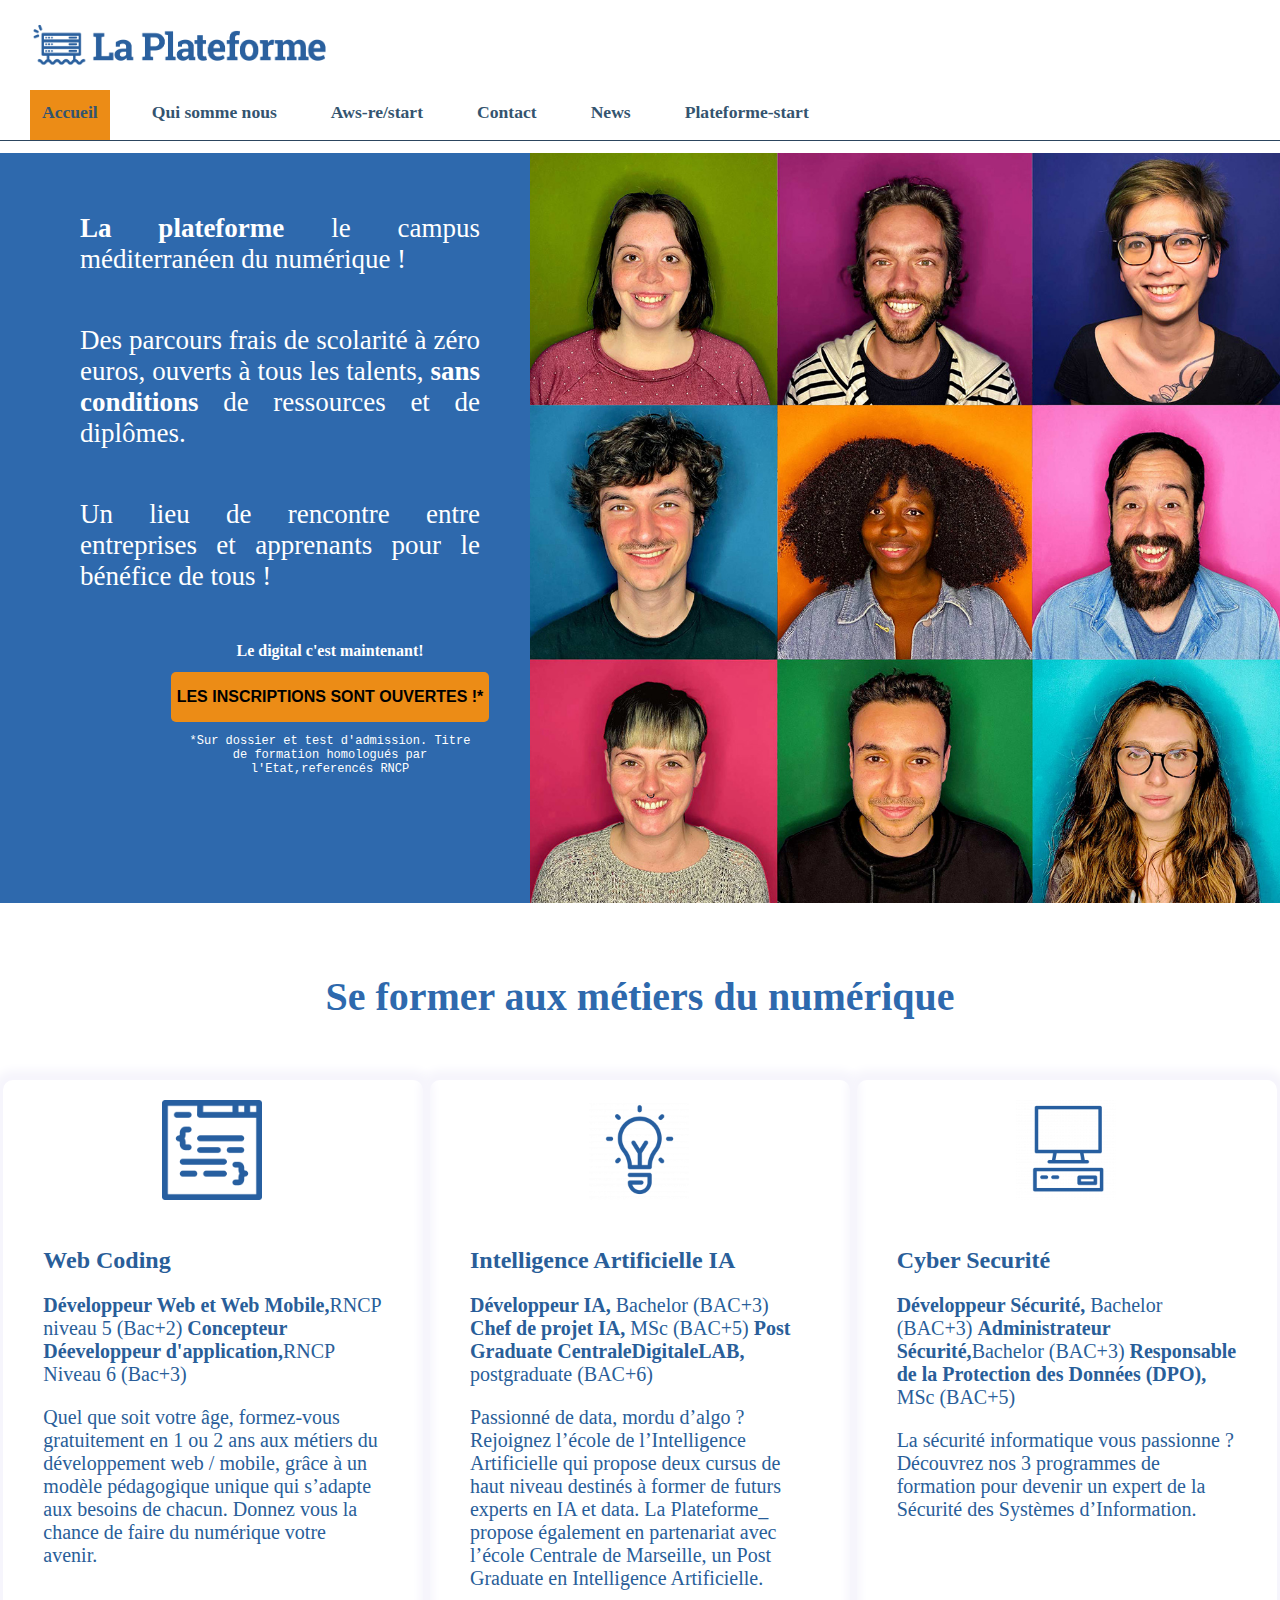
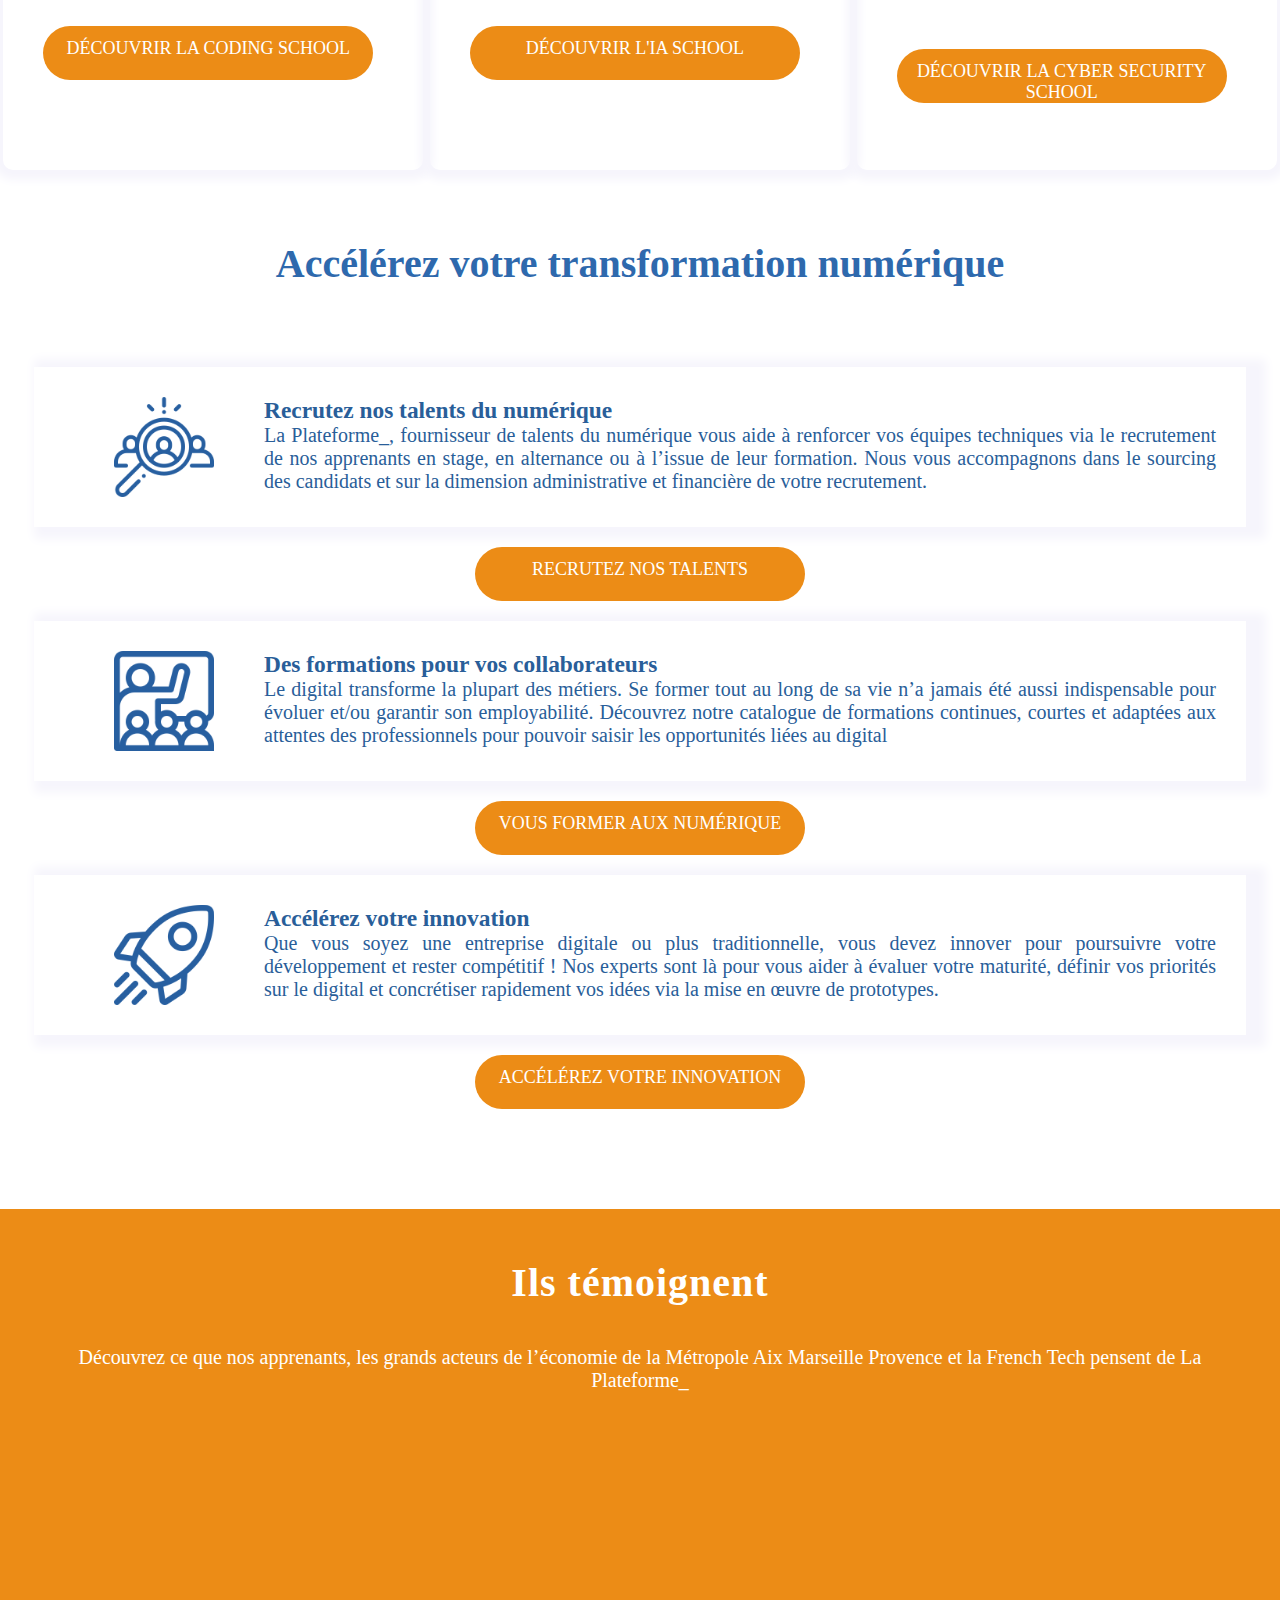
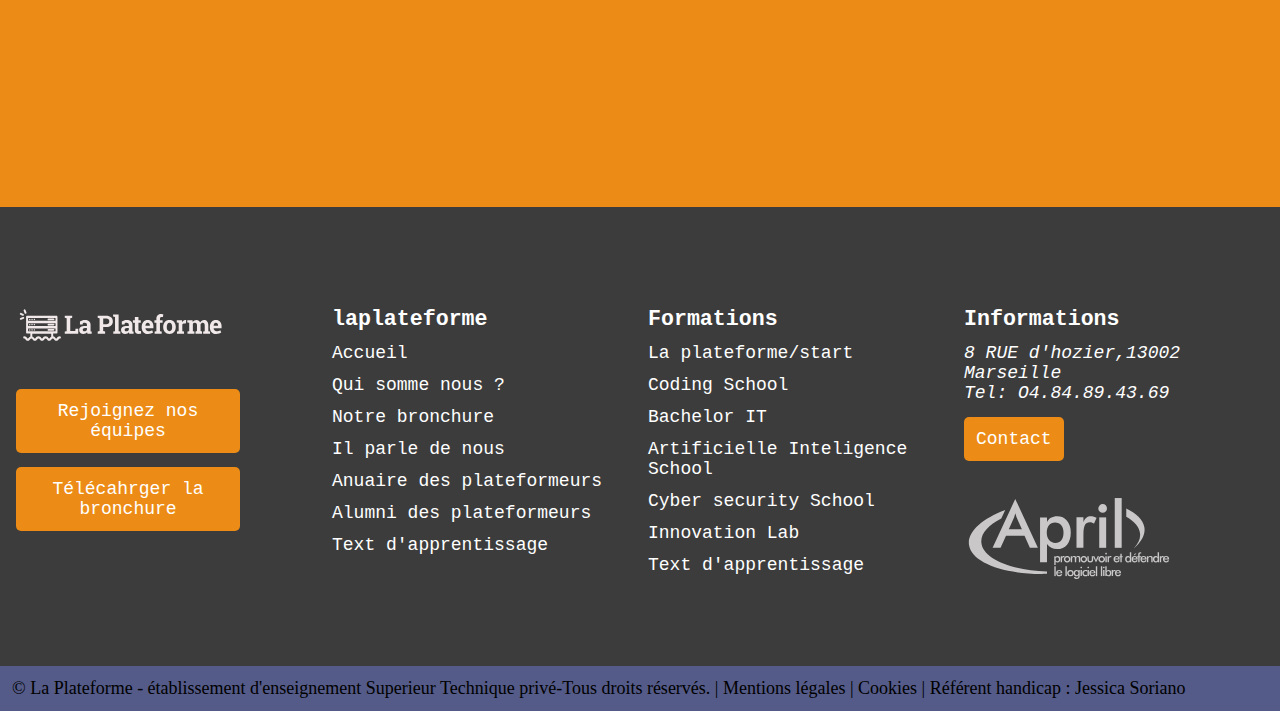
==== site-la-plateforme/accueil.html @ e2875dda "depot du site la-plateforme et de mon cv en html" ====
<!DOCTYPE html>
<html lang="en">
<head>
    <meta charset="UTF-8">
    <meta http-equiv="X-UA-Compatible" content="IE=edge">
    <meta name="viewport" content="width=device-width, initial-scale=1.0">
    <link rel="stylesheet" href="style.css">
    <title>Accueil</title>
</head>
<body>

    <header id="header">
        <h1>
            <a href="/index.html" class="logos">
                <img src="images/logo_laplateforme_bleu.png" width="300" height="50" alt="logo laplateforme">
            </a>
        </h1>
        <nav class="nav">
            <ul>
                <li class="active"><a href="accueil.html">Accueil</a></li>
                <li><a href="qui-somme-nous.html"> Qui somme nous</a></li>
                <li><a href="aws-restart.html"> Aws-re/start</a></li>
                <li><a href="contact.html"> Contact</a></li>
                <li><a href="news.html"> News</a></li>
                <li><a href="plateforme-start.html"> Plateforme-start</a></li>
            </ul>
        </nav>
    </header>

    <!-- banier de bien venue -->
    <section class="banier">
        <img src="images/Bannier.jpg" width="800" height="750" alt="diveritée de l'ecole">
        
        <div class="col">
            <p>
                <Strong>La plateforme</Strong> le campus méditerranéen du numérique !
            </p>
            <p>Des parcours frais de scolarité à zéro euros, ouverts à tous les talents, <strong>sans conditions</strong> de ressources et de diplômes.</p>
            <p>Un lieu de rencontre entre entreprises et apprenants pour le bénéfice de tous !</p>
            
            <div class="centre">
                <strong>Le digital c'est maintenant!</strong><br>
                <button>Les inscriptions sont ouvertes !*</button><br>
                <span>*Sur dossier et test d'admission. Titre de formation homologués par l'Etat,referencés RNCP</span>
            </div>
        </div>
    </section>
    
    <!-- les formation et recrutement -->
    <section class="main">
        <h2>Se former aux métiers du numérique</h2>
        <div class="formation">
            <article class="box-article">
                <img src="images/coding.png" width="100" height="100" alt="description de code en programmation">
                <h3 class="titre-article">Web Coding</h3>
                <p> 
                    <strong>Développeur Web et Web Mobile,</strong>RNCP niveau 5 (Bac+2)
                    <strong>Concepteur Déeveloppeur d'application,</strong>RNCP Niveau 6 (Bac+3)
                </p>
                <p class="p">
                    Quel que soit votre âge, formez-vous gratuitement en 1 ou 2 ans aux métiers du développement web / mobile, 
                    grâce à un modèle pédagogique unique qui s’adapte aux besoins de chacun.
                    Donnez vous la chance de faire du numérique votre avenir.
                </p>
                <a href="#">Découvrir la Coding School</a>
               
            </article>
            <article class="box-article">
                <img src="images/AMPOULE_BLEU-150x150.png" width="100" height="100" alt="description de code en programmation">
                <h3 class="titre-article">Intelligence Artificielle IA</h3>
                <p> 
                    <strong>Développeur IA,</strong> Bachelor (BAC+3)
                    <strong>Chef de projet IA,</strong> MSc (BAC+5)
                    <strong>Post Graduate CentraleDigitaleLAB,</strong> postgraduate (BAC+6)
                </p>
                <p class="p">
                    Passionné de data, mordu d’algo ? Rejoignez l’école de l’Intelligence Artificielle qui propose deux cursus de haut niveau destinés à former de futurs experts en IA et data. La Plateforme_ propose également en partenariat avec l’école Centrale de Marseille, un Post Graduate en Intelligence Artificielle.
                </p>
                <a href="#">Découvrir l'IA School</a>
            </article>
            <article class="box-article">
                <img src="images/ORDINATEUR_BLEU-150x150.png" width="100" height="100" alt="description de code en programmation">
                <h3 class="titre-article">Cyber Securité</h3>
                <p>
                    <strong>Développeur Sécurité,</strong> Bachelor (BAC+3)
                    <strong>Administrateur Sécurité,</strong>Bachelor (BAC+3)
                    <strong>Responsable de la Protection des Données (DPO),</strong> MSc (BAC+5)
                </p>
                <p class="p">
                    La sécurité informatique vous passionne ? Découvrez nos 3 programmes de formation pour devenir un expert de la Sécurité des Systèmes d’Information.
                </p>
                <a href="#">Découvrir la Cyber security School</a>
            </article>
        </div>
        <h2>Accélérez votre transformation numérique</h2>
        <div class="transformation">
            <div class="box-info">
                <img src="images/recruitement.png" width="100" height="100" alt="Image demonstratif">
                <div>
                    <h3>Recrutez nos talents du numérique</h3>
                    <p>La Plateforme_, fournisseur de talents du numérique vous aide à renforcer vos équipes techniques via le recrutement de nos apprenants en stage, en alternance ou à l’issue de leur formation. Nous vous accompagnons dans le sourcing des candidats et sur la dimension administrative et financière de votre recrutement.</p>
                </div>
            </div>
            <a href="#" target="_blank">Recrutez nos talents</a>
            <div class="box-info">
                <img src="images/training.png" width="100" height="100" alt="Image demonstratif">
                <div>
                    <h3>Des formations pour vos collaborateurs</h3>
                    <p>Le digital transforme la plupart des métiers. Se former tout au long de sa vie n’a jamais été aussi indispensable pour évoluer et/ou garantir son employabilité. Découvrez notre catalogue de formations continues, courtes et adaptées aux attentes des professionnels pour pouvoir saisir les opportunités liées au digital</p>
                </div>
            </div>
            <a href="#" target="_blank">Vous Former aux numérique</a>
            <div class="box-info">
                <img src="images/boost.png" width="100" height="100" alt="Image demonstratif">
                <div>
                    <h3>Accélérez votre innovation</h3>
                    <p>Que vous soyez une entreprise digitale ou plus traditionnelle, vous devez innover pour poursuivre votre développement et rester compétitif ! Nos experts sont là pour vous aider à évaluer votre maturité, définir vos priorités sur le digital et concrétiser rapidement vos idées via la mise en œuvre de prototypes.</p>
                </div>
            </div>
            <a href="#" target="_blank">Accélérez Votre innovation</a>
        </div>
    </section>
    <section class="temoignage">
        <h2>Ils témoignent</h2>
        <p>Découvrez ce que nos apprenants, les grands acteurs de l’économie de la Métropole Aix Marseille Provence et la French Tech pensent de La Plateforme_</p>
        <div class="video">
            <iframe width="560" height="315" src="https://www.youtube.com/embed/sDkjt3UTukg" title="YouTube video player" frameborder="0" allow="accelerometer; autoplay; clipboard-write; encrypted-media; gyroscope; picture-in-picture; web-share" allowfullscreen></iframe>
            <iframe width="560" height="315" src="https://www.youtube.com/embed/8U4CCAFLqEs" title="YouTube video player" frameborder="0" allow="accelerometer; autoplay; clipboard-write; encrypted-media; gyroscope; picture-in-picture; web-share" allowfullscreen></iframe>
        </div>
    </section>

    <!-- footer -->
    <footer class="footer">
        <div class="row">
            <div class="col-foot">
                <img src="images/Logo_LaPLateforme_footer.svg" alt="logo de laplateforme">
                <p>
                    <i class="fa fa-facebook"></i>
                    <i class="fa fa-facebook"></i>
                    <i class="fa fa-facebook"></i>
                    <i class="fa fa-facebook"></i>
                    <i class="fa fa-facebook"></i>
                </p>
                <p>
                    <a href="#">Rejoignez nos équipes</a><br>
                    <a href="#">Télécahrger la bronchure</a>
                </p>
            </div>
            <div class="col-foot">
                <h4>laplateforme</h4>
                <ul>
                    <li><a href="#">Accueil</a></li>
                    <li><a href="#">Qui somme nous ?</a></li>
                    <li><a href="#">Notre bronchure</a></li>
                    <li><a href="#">Il parle de nous</a></li>
                    <li><a href="#">Anuaire des plateformeurs</a></li>
                    <li><a href="#">Alumni des plateformeurs</a></li>
                    <li><a href="#">Text d'apprentissage</a></li>
                </ul>
            </div>
            <div class="col-foot">
                <h4>Formations</h4>
                <ul>
                    <li><a href="#">La plateforme/start</a></li>
                    <li><a href="#">Coding School</a></li>
                    <li><a href="#">Bachelor IT</a></li>
                    <li><a href="#">Artificielle Inteligence School</a></li>
                    <li><a href="#">Cyber security School</a></li>
                    <li><a href="#">Innovation Lab</a></li>
                    <li><a href="#">Text d'apprentissage</a></li>
                </ul>
            </div>
            <div class="col-foot">
                <h4>Informations</h4>
                <address>
                    8 RUE d'hozier,13002 Marseille <br>
                    Tel: O4.84.89.43.69
                </address>
                <a href="#" class="contact">Contact</a>
                <img src="images/Logo_April_footer2.svg" alt="Logos april" title="Logos_april footer">
            </div>
        </div>
        <div class="copyright">
            &copy; La Plateforme - établissement d'enseignement Superieur Technique privé-Tous droits réservés.  | Mentions légales | Cookies | Référent handicap : Jessica Soriano
        </div>
    </footer>
    
</body>
</html>
---- site-la-plateforme/style.css ----
*{
    margin: 0;
}
/* header */
#header{
    display: flex;
    border-bottom: 1px solid #2c455e;
    margin-bottom:12px;
    flex-wrap: wrap;
    padding-top: 20px;
    min-height: 30px;
}
#header .logos{
    display: inline-block;
    margin-right:200px;
    padding-left: 30px;
    width: 330px;
    height: 70px;
    justify-content: center;
    
}
#header .nav ul{
    display: flex;
    justify-content: space-evenly;
    flex-wrap: wrap;
    margin: 0;
    padding: 0;
}
.nav ul li{
    display: inline-block;
    margin-left: 30px;
    padding:12px;
}
.nav ul li a{
    text-decoration: none;
    font-size: 1.1em;
    color:#34546f;
    font-weight:900;
}
.active{
    background-color: #ec8c16;
    height: 26px;
}

/* ================================================================ Index    ===================================================== */
/* banier */

.banier{
    display: flex;
    flex-direction: row-reverse;
    justify-content: space-evenly;
    width: 100%;
}
.banier .col{
    background-color: #2e69ad;
    padding-left: 30px;
    padding-top: 40px;
    color: #ffff;
}
.banier .col p{
    margin: 50px;
    font-size: 27px;
    text-align: justify;
    margin-top: 20px;
}
.banier .centre{
    margin-left: 100px;
    text-align: center;
    width: 400px;
}
.banier .centre button{
    background-color: #ec8c16;
    border: #ec8c16;
    height: 50px;
    margin: 12px;
    font-size: 1em;
    border-radius: 5px;
    text-transform: uppercase;
    font-weight: bold;
}
.banier .centre span{
    font-size: 12px;
    margin: 0;
    text-align:center;
    font-family: 'Courier New', Courier, monospace;
    display: inline-block;
    width: 300px;
}

/* main */

.main{
    background-color: #ffff;
}
.main h2{
    text-align: center;
    margin-top:70px;
    font-size: 40px;
    margin-bottom: 60px;
    color: #2e69ad;
}

.formation{
    display: flex;
    flex-direction: row;
    flex-wrap: wrap;
    margin: 0 auto;
}
.formation .box-article{
    width: 340px;
    margin: 0 auto;
    box-shadow: 0px 0px 10px 10px #f6f5fc;
    border-radius: 10px;
    padding: 20px 40px;
    height: 650px;
    color: #295e99;
    font-size: 30px;
}
.formation .box-article img{
    display: inline-block;
    margin-left: 35%;
    margin-bottom: 20px;
}
.formation .box-article h3{
    font-weight: bold;
    font-size: 24px;
    margin: 20px 0 ;
}
.formation .box-article p{
    margin: 20px 0;
    font-size: 20px;
}
.formation .box-article .p{
    height: 200px;
}
.formation .box-article a, .transformation a{
    display: inline-block;
    border-radius: 40px;
    background-color: #ec8c16;
    width: 300px;
    height: 30px;
    text-align: center;
    padding: 12px 15px;
    text-decoration: none;
    color: #ffff;
    text-transform: uppercase;
    font-size: 18px;
    margin: 0 auto;
}


/* formation */
.transformation{
    display: flex;
    flex-direction: column;
    text-align: center;
}
.transformation .box-info{
    width: 90%;
    display: flex;
    flex-direction: row;
    height: auto;
    margin: 0 auto;
    box-shadow: 10px 2px 10px 10px #f6f5fc;
    font-size: 20px;
    padding: 30px;
    margin-bottom: 20px;
    margin-top: 20px;
    text-align: justify;
    color: #295e99;
}
.transformation .box-info img{
    display: inline-block;
    margin: 0 50px;
}

/* temoignage */
.temoignage{
    margin-top: 100px;
    background-color: #ec8c16;
    text-align: center;
    padding: 50px;
    color: #ffff;
    font-size: 20px;
}
.temoignage h2{
    font-size: 40px;
    margin-bottom: 40px;
    letter-spacing: 1px;
}
.temoignage .video{
    display: flex;
    flex-direction: row;
    flex-wrap: wrap;
}
.temoignage .video iframe{
    margin: 0 auto;
    margin-top: 50px;
}

/* ================================================================== aws-restar   ========================================================   */
.bannier{
    background-image: url("images/blog-post_aws-restart-programme.jpg");
    color: #ffffff;
    height: 400px;
    font-size: 30px;
    padding-left: 10%;
    padding-top: 3%;
    background-repeat: no-repeat;
    background-size: cover;
}
.bannier img{
    display: inline-block;
    margin-bottom: 30px;
}
.bannier p{
    margin-left: 20px;
    width: 310px;
    letter-spacing: 1px;
}
.bannier .taille-moyen{
    font-size: 16px;
    margin-top: 20px;
}
.bannier button{
    background-color: #ec8c16;
    border: #ec8c16;
    height: 40px;
    margin: 12px;
    font-size: 18px;
    border-radius: 5px;
    text-transform: uppercase;
    color: #ffff;
    margin-left: 20px;
    cursor: pointer;
}
.box{
    margin: 0 auto;
    display: flex;
    flex-direction: column;
    justify-content: center;
    font-size: 20px;
    letter-spacing: 1px;
    line-height: 25px;
}
.box .para{
    display: flex;
    flex-direction: row;
    flex-wrap: wrap;
    width: 70%;
    margin: 0 auto;
    text-align: justify;
    margin-top:10px;
}
.box .para .paragraphe{
    width: 440px;
    margin: 20px;
    margin-bottom: 40px;
}
.critaire{
    display: flex;
    flex-direction: row;
    flex-wrap: wrap;
    padding-top: 100px;
    padding-bottom: 100px;
    background-color: #e2e3e8;
}
.critaire article{
    width: 350px;
}
.box .box-article,.box .row{
    display: flex;
    width: 90%;
    flex-direction: row;
    flex-wrap: wrap;
    margin: 0 auto;
    justify-content: space-evenly;
}
.box2{
    background-color: #ec8c16;
    width: 100%;
    margin: 0 auto;
    padding-bottom: 10px;
}
.box-article article,.row article{
    width: 450px;
    height: 550px;
    margin: 30px;
    background-color: #ffff;
    padding: 10px;
}
.inscrivez-vous,.sous-title{
    text-align: center;
    margin-bottom: 20px;
    font-size: 20px;
    
}
.row article{
    height: auto;
    background-color:#e2e3e8 ;
}
.inscrivez-vous button{
    width: 110px;
    height: 40px;
    background-color: #ec8c16;
    border: #ec8c16;
    margin-top:12px;
    font-weight: bold;
    font-size: 20px;
}

/* footer */
.footer{
    width: 100%;
    display: flex;
    flex-direction: column;
    font-size: 18px;
    
}
.footer .row{
    width: 100%;
    height: auto;
    display: flex;
    justify-content: space-evenly;
    flex-wrap: wrap;
    background-color: #3c3c3c;
    padding-top:50px;
    padding-bottom: 50px;
    color: #ffff;
    font-family: 'Courier New', Courier, monospace;
}
.footer .copyright{
    background-color: #545b88;
    padding:12Px;
}
.footer .col-foot h4{
    margin-top: 30px;
    margin-bottom: 12px;
    font-size: 1.2em;
    font-weight: bold;
}
.footer .col-foot{
    width: 300px;
    margin-top: 20px;
}
.col-foot p a, .col-foot .contact{
    display: inline-block;
    color: #ffff;
    text-decoration: none;
    background-color: #ec8c16;
    margin-top: 14px;
    padding: 12px;
    border-radius: 5px;
    text-align: center;
}
.footer .col-foot p a{
    width: 200px;
    
}
.footer .col-foot ul{
    padding: 0;
}
.footer .col-foot li{
    list-style: none;
    margin-top: 12px;
}
.footer .col-foot li a{
    color: #ffff;
    text-decoration: none;
}
.footer .col-foot img{
    margin-top: 30px;
    margin-bottom: 30px;
    display: block;
    width: 70%;
}
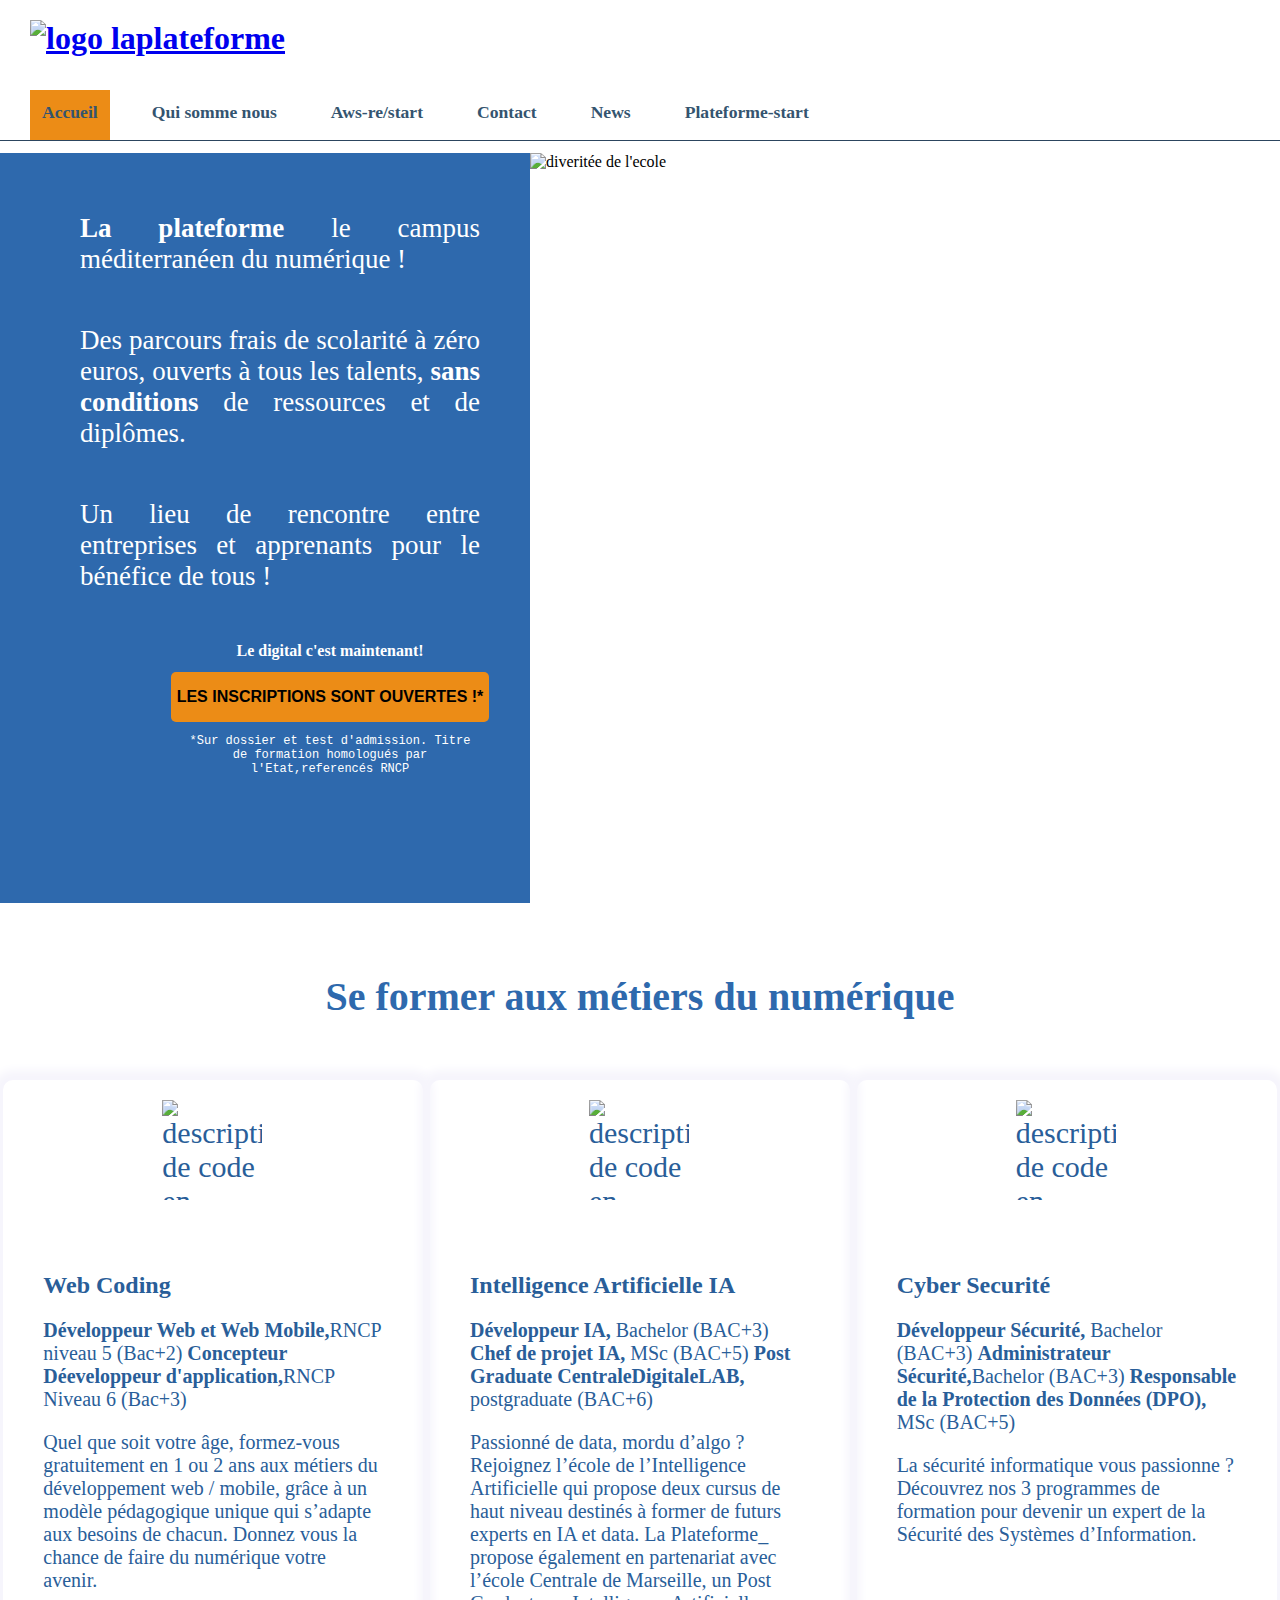
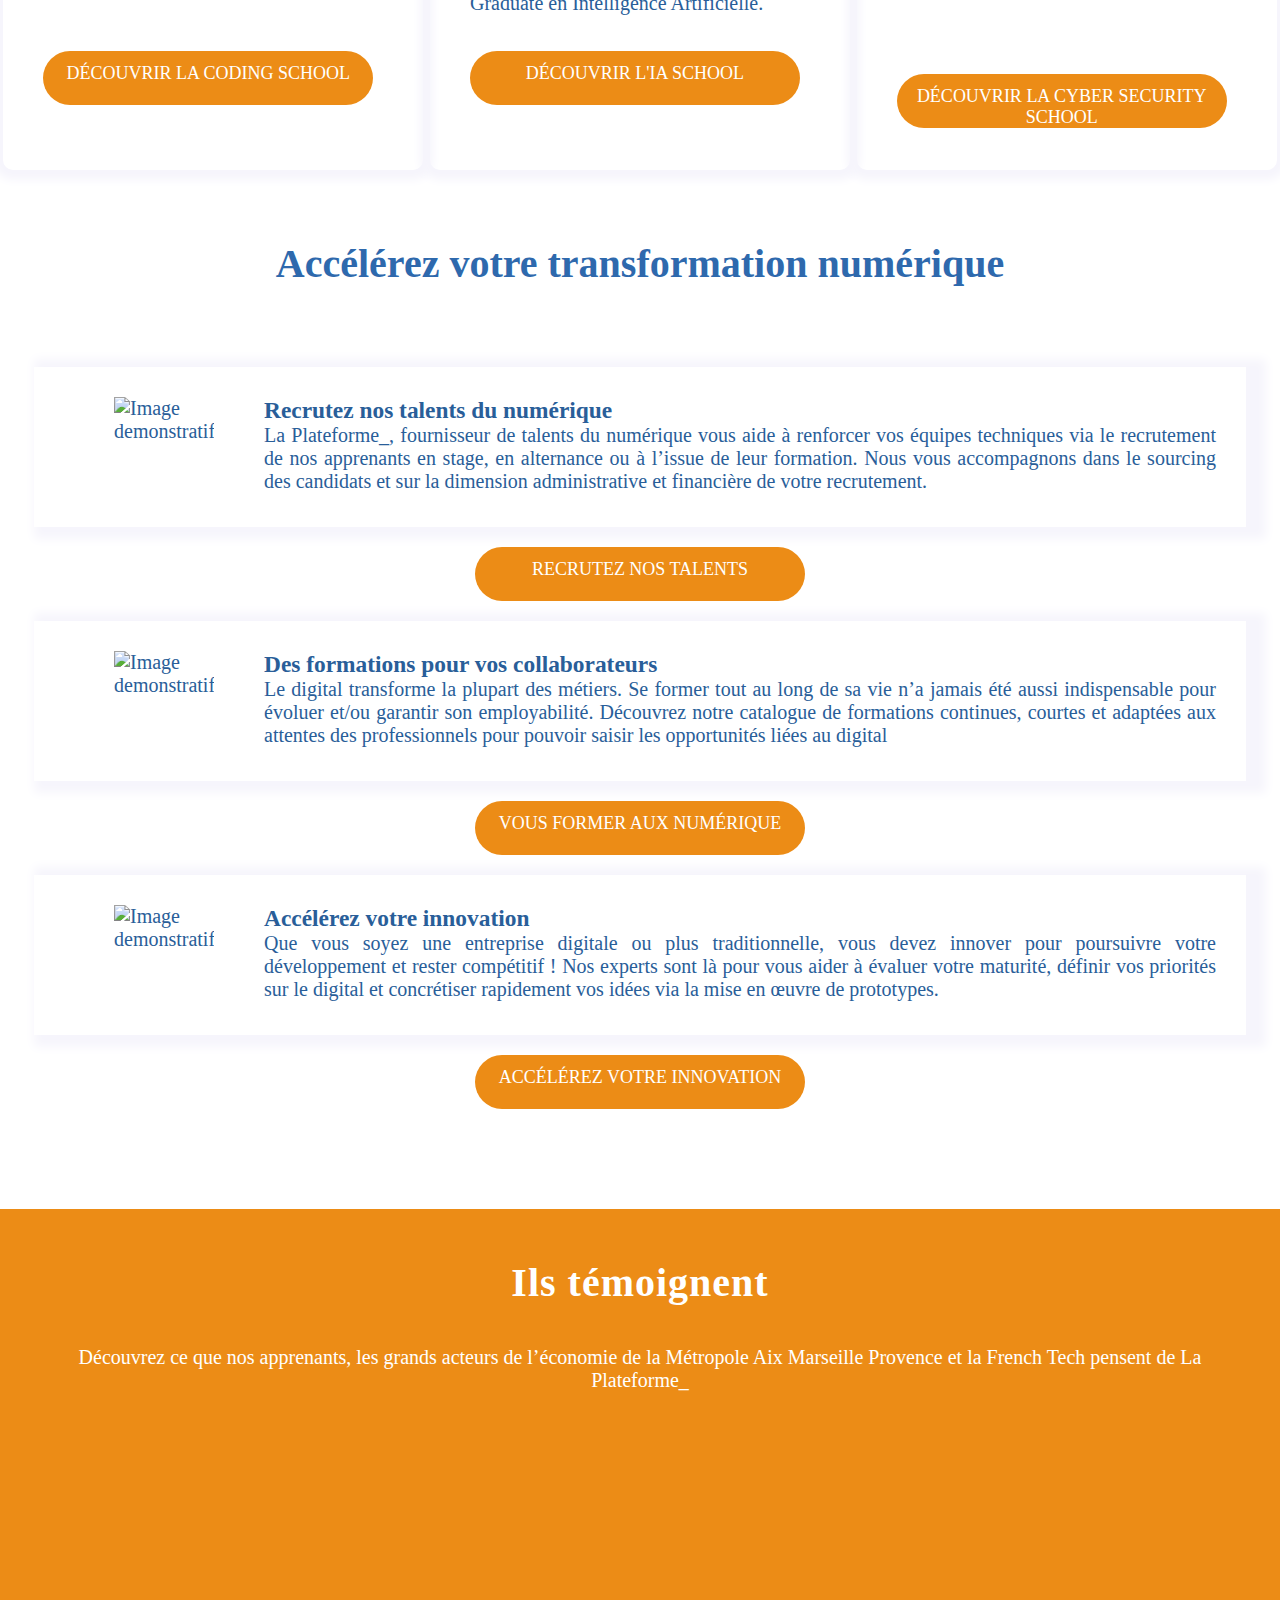
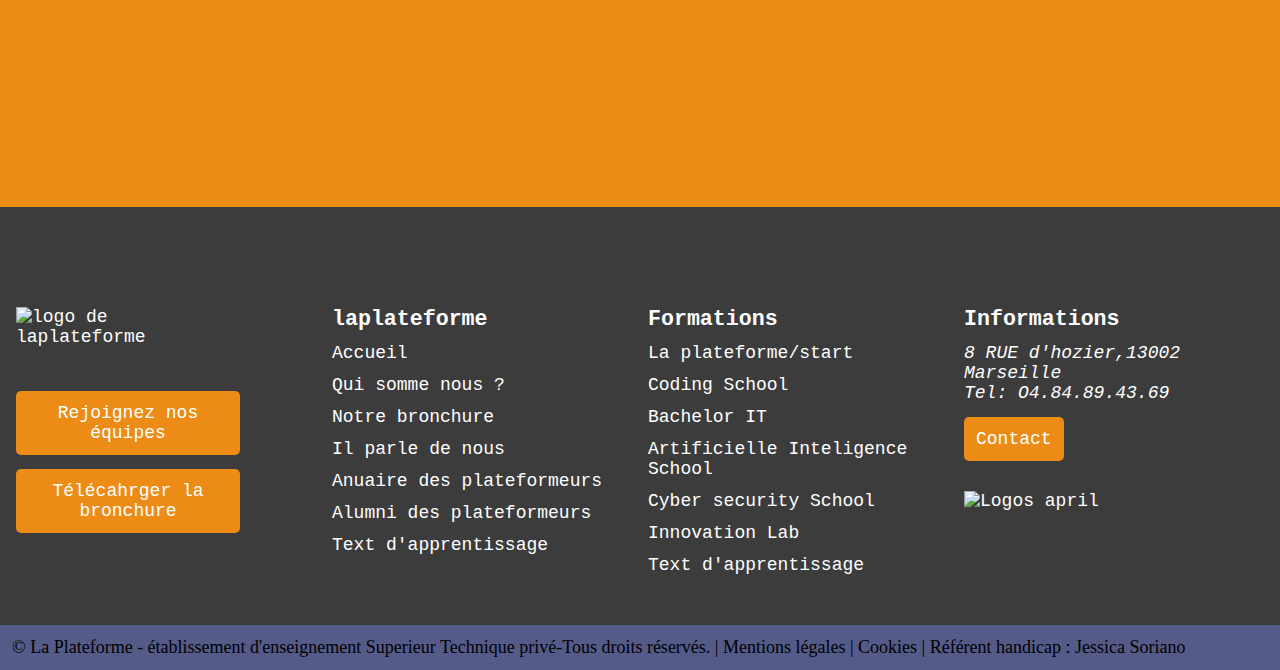
==== commit 7bc5d6fe: "remplacement du chemin d'accès aux images en locale par les liens des images de source externe" ====
--- a/site-la-plateforme/accueil.html
+++ b/site-la-plateforme/accueil.html
@@ -12,7 +12,7 @@
     <header id="header">
         <h1>
             <a href="/index.html" class="logos">
-                <img src="images/logo_laplateforme_bleu.png" width="300" height="50" alt="logo laplateforme">
+                <img src="https://laplateforme.io/wp-content/uploads/2021/07/logo_laplateforme_bleu3.png" width="300" height="50" alt="logo laplateforme">
             </a>
         </h1>
         <nav class="nav">
@@ -29,7 +29,7 @@
 
     <!-- banier de bien venue -->
     <section class="banier">
-        <img src="images/Bannier.jpg" width="800" height="750" alt="diveritée de l'ecole">
+        <img src="https://laplateforme.io/wp-content/uploads/2021/07/HP_visual_light.jpg" width="800" height="750" alt="diveritée de l'ecole">
         
         <div class="col">
             <p>
@@ -51,7 +51,7 @@
         <h2>Se former aux métiers du numérique</h2>
         <div class="formation">
             <article class="box-article">
-                <img src="images/coding.png" width="100" height="100" alt="description de code en programmation">
+                <img src="https://laplateforme.io/wp-content/uploads/2021/05/coding.png" width="100" height="100" alt="description de code en programmation">
                 <h3 class="titre-article">Web Coding</h3>
                 <p> 
                     <strong>Développeur Web et Web Mobile,</strong>RNCP niveau 5 (Bac+2)
@@ -66,7 +66,7 @@
                
             </article>
             <article class="box-article">
-                <img src="images/AMPOULE_BLEU-150x150.png" width="100" height="100" alt="description de code en programmation">
+                <img src="https://laplateforme.io/wp-content/uploads/2019/03/AMPOULE_BLEU-150x150.png" width="100" height="100" alt="description de code en programmation">
                 <h3 class="titre-article">Intelligence Artificielle IA</h3>
                 <p> 
                     <strong>Développeur IA,</strong> Bachelor (BAC+3)
@@ -79,7 +79,7 @@
                 <a href="#">Découvrir l'IA School</a>
             </article>
             <article class="box-article">
-                <img src="images/ORDINATEUR_BLEU-150x150.png" width="100" height="100" alt="description de code en programmation">
+                <img src="https://laplateforme.io/wp-content/uploads/2019/03/ORDINATEUR_BLEU-150x150.png" width="100" height="100" alt="description de code en programmation">
                 <h3 class="titre-article">Cyber Securité</h3>
                 <p>
                     <strong>Développeur Sécurité,</strong> Bachelor (BAC+3)
@@ -95,7 +95,7 @@
         <h2>Accélérez votre transformation numérique</h2>
         <div class="transformation">
             <div class="box-info">
-                <img src="images/recruitement.png" width="100" height="100" alt="Image demonstratif">
+                <img src="https://laplateforme.io/wp-content/uploads/2021/01/recruitement.png" width="100" height="100" alt="Image demonstratif">
                 <div>
                     <h3>Recrutez nos talents du numérique</h3>
                     <p>La Plateforme_, fournisseur de talents du numérique vous aide à renforcer vos équipes techniques via le recrutement de nos apprenants en stage, en alternance ou à l’issue de leur formation. Nous vous accompagnons dans le sourcing des candidats et sur la dimension administrative et financière de votre recrutement.</p>
@@ -103,7 +103,7 @@
             </div>
             <a href="#" target="_blank">Recrutez nos talents</a>
             <div class="box-info">
-                <img src="images/training.png" width="100" height="100" alt="Image demonstratif">
+                <img src="https://laplateforme.io/wp-content/uploads/2021/01/training.png" width="100" height="100" alt="Image demonstratif">
                 <div>
                     <h3>Des formations pour vos collaborateurs</h3>
                     <p>Le digital transforme la plupart des métiers. Se former tout au long de sa vie n’a jamais été aussi indispensable pour évoluer et/ou garantir son employabilité. Découvrez notre catalogue de formations continues, courtes et adaptées aux attentes des professionnels pour pouvoir saisir les opportunités liées au digital</p>
@@ -111,7 +111,7 @@
             </div>
             <a href="#" target="_blank">Vous Former aux numérique</a>
             <div class="box-info">
-                <img src="images/boost.png" width="100" height="100" alt="Image demonstratif">
+                <img src="https://laplateforme.io/wp-content/uploads/2021/01/boost.png" width="100" height="100" alt="Image demonstratif">
                 <div>
                     <h3>Accélérez votre innovation</h3>
                     <p>Que vous soyez une entreprise digitale ou plus traditionnelle, vous devez innover pour poursuivre votre développement et rester compétitif ! Nos experts sont là pour vous aider à évaluer votre maturité, définir vos priorités sur le digital et concrétiser rapidement vos idées via la mise en œuvre de prototypes.</p>
@@ -133,7 +133,7 @@
     <footer class="footer">
         <div class="row">
             <div class="col-foot">
-                <img src="images/Logo_LaPLateforme_footer.svg" alt="logo de laplateforme">
+                <img src="https://laplateforme.io/wp-content/uploads/2022/05/Logo_LaPLateforme_footer.svg" alt="logo de laplateforme">
                 <p>
                     <i class="fa fa-facebook"></i>
                     <i class="fa fa-facebook"></i>
@@ -177,7 +177,7 @@
                     Tel: O4.84.89.43.69
                 </address>
                 <a href="#" class="contact">Contact</a>
-                <img src="images/Logo_April_footer2.svg" alt="Logos april" title="Logos_april footer">
+                <img src="https://laplateforme.io/wp-content/uploads/2022/05/Logo_April_footer2.svg" alt="Logos april" title="Logos_april footer">
             </div>
         </div>
         <div class="copyright">
--- a/site-la-plateforme/style.css
+++ b/site-la-plateforme/style.css
@@ -308,7 +308,108 @@
     font-weight: bold;
     font-size: 20px;
 }
-
+/* =============================================================== Contact ========================================== */
+.main-contact{
+    display: flex;
+    flex-direction: row;
+    justify-content: space-evenly;
+    padding: 0 auto;
+    background-color: #295e99;
+    flex-wrap: wrap;
+}
+.main-contact .text{
+    width: 460px;
+    padding: 30px 0;
+    line-height: 25px;
+}
+.text{
+    color: #ffff;
+    line-height: 20px;
+    font-size: 20px;
+    font-weight: bold;
+}
+.text h3{
+    font-size: 25px;
+    color: #ec8c16;
+    margin: 15px 0;
+}
+.text p{
+    margin-bottom: 16px;
+}
+.main-contact .formulaire{
+    background-color: #ffff;
+    margin: 20px 0;
+    border-radius: 20px;
+    padding: 40px;
+}
+.formulaire h3{
+    font-size: 35px;
+    margin-bottom: 30px;
+}
+.formulaire span{
+    display: inline-block;
+    font-size: 15px;
+    font-style: italic;
+    margin-bottom: 10px;
+}
+.formulaire .groupe{
+    display: flex;
+    flex-direction: row;
+    justify-content: space-between;
+    width: 100%;
+    margin: 15px 0;
+    height: 35px;
+}
+.formulaire .groupe .champs{
+    width: 130px;
+    font-size: 16px;
+}
+.groupe .groupe2{
+    display: inline-block;
+    width: 47%;
+}
+.message{
+    height: 100px;
+}
+#message{
+    height: 70px;
+}
+#motif,#message{
+    width: 100%;
+}
+.btn-submit{
+    width: 100%;
+    background-color: #ec8c16;
+    border: 1px solid #ec8c16;
+    font-size: 20px;
+    font-weight: bold;
+    cursor: pointer;
+    color: #ffff;
+    height: 50px;
+}
+.cond{
+    margin: 60px 0;
+}
+.carte h3{
+    font-size: 30px;
+    color: #2480ea;
+    margin-bottom:20px;
+}
+.carte{
+    width: 60%;
+    margin: 50px auto;
+    line-height: 30px;
+    font-size: 20px;
+}
+.carte address{
+    font-family: 'Courier New', Courier, monospace;
+    font-size: 18px;
+    margin-top: 20px;
+}
+.graph{
+    margin: 10px;
+    width: 90%;
+}
 /* footer */
 .footer{
     width: 100%;
